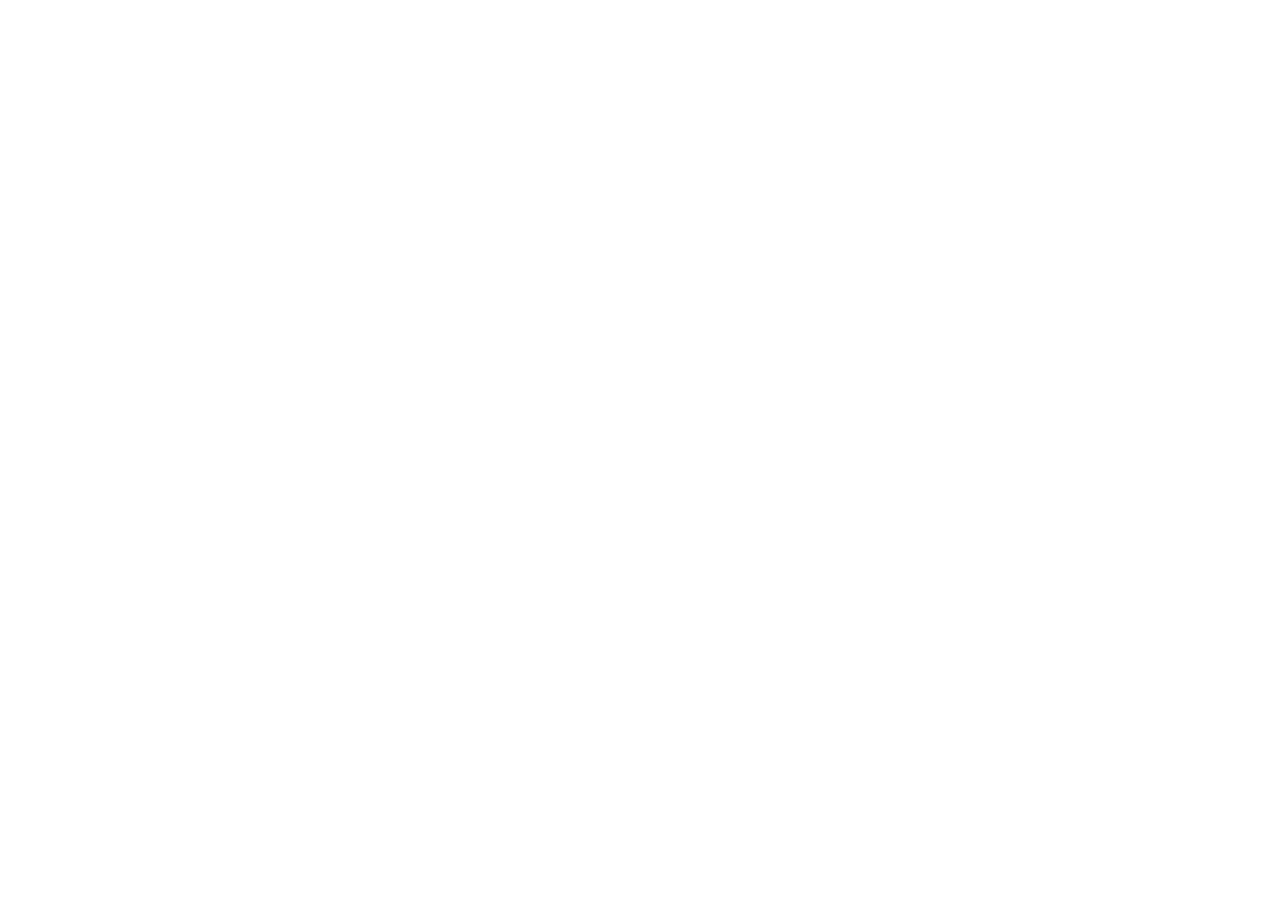
==== index.html @ 71c73521 "Update Projects page, change font from Montserrat to Inter" ====
<!DOCTYPE html>
<html lang="en">

<head>
  <meta charset="UTF-8">
  <meta name="viewport" content="width=device-width, initial-scale=1.0">
  <title>Malcolm Wood</title>
  <style id="fouc-preload-style">
    body {
      visibility: hidden !important;
      opacity: 0 !important
    }
  </style>
</head>

<body>
  <div id="top" style="color: #000;">.</div>
  <div id="universal-navbar" style="z-index: 1000;"></div>

  <main>
    <div id="background-circles"></div>

    <div class="hero" id="hero">
      <div class="hero-title">Hi, I'm Malcolm.</div>
      <div class="hero-subtitle">
        Welcome to my personal project.
      </div>

      <div class="hero-button-container">
        <button class="hero-button" onclick="window.location.href='/projects'">Check out my <br>projects</button>
        <div class="hero-button-divider"></div>
        <button class="hero-button" onclick="window.location.href='/projects/malcolmwood.me'">Learn about how I'm <br>designing this
          site</button>
      </div>
    </div>

    <div class="content">
      <div class="intro">
        <h1 style="padding-top: 50px;">Fancy seeing you here!</h1>
        <div class="text" style="text-align: center;">Still trying to figure out what to put here. In the meantime,
          check out my <a class="blue-link" href="/projects">projects</a>!</div>
      </div>
      <h2>And now, a random image, because I have nothing else to put here and a page this short looks ugly</h2>
      <img width="100%" height="350vw" alt="Gaztelugatxe, Bermeo, Basque Country, Spain"
        src="/assets/images/gaztelugache.jpg">
      <div class="text caption"> <a
          target="_blank" href="https://commons.wikimedia.org/wiki/File:Gaztelugache,_Bermeo,_Pa%C3%ADs_Vasco,_Espa%C3%B1a,_2019-08-13,_DD_14.jpg">Diego
          Delso</a>, <a target="_blank" href="https://creativecommons.org/licenses/by-sa/4.0">CC BY-SA 4.0</a>, via Wikimedia Commons
      </div>
    </div>
  </main>

  <div id="universal-footer"></div>
</body>

<script src="/assets/scripts/bouncy-circles.js"></script>
<script src="/assets/script.js"></script>

</html>
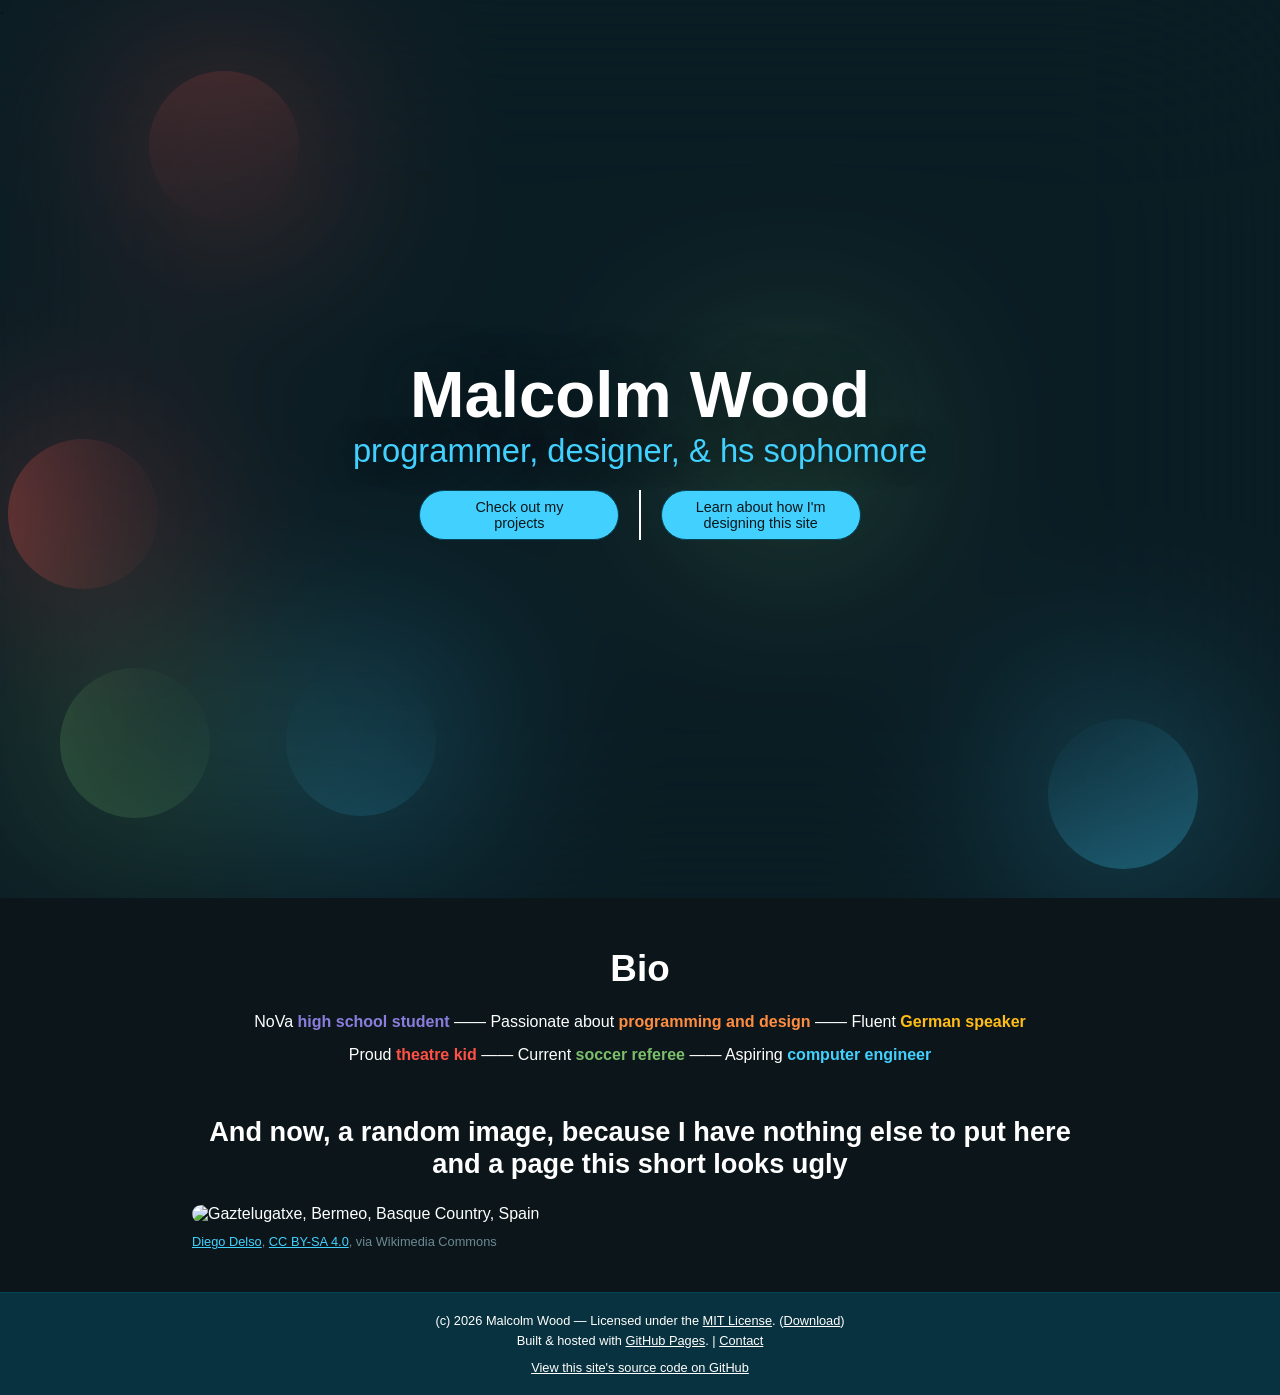
==== commit 84349720: "Minor cosmetic & syntactical tweaks" ====
--- a/index.html
+++ b/index.html
@@ -21,9 +21,9 @@
     <div id="background-circles"></div>
 
     <div class="hero" id="hero">
-      <div class="hero-title">Hi, I'm Malcolm.</div>
+      <div class="hero-title">Malcolm Wood</div>
       <div class="hero-subtitle">
-        Welcome to my personal project.
+        programmer, designer, & hs sophomore
       </div>
 
       <div class="hero-button-container">
@@ -36,9 +36,9 @@
 
     <div class="content">
       <div class="intro">
-        <h1 style="padding-top: 50px;">Fancy seeing you here!</h1>
-        <div class="text" style="text-align: center;">Still trying to figure out what to put here. In the meantime,
-          check out my <a class="blue-link" href="/projects">projects</a>!</div>
+        <h1 style="padding-top: 50px;">Bio</h1>
+        <div class="text centered">NoVa <span class="indigo bold">high school student</span> —— Passionate about <span class="orange bold">programming and design</span> —— Fluent <span class="gold bold">German speaker</span></div>
+        <div class="text centered">Proud <span class="red bold">theatre kid</span> —— Current <span class="sage bold">soccer referee</span> —— Aspiring <span class="bright bold">computer engineer</span></div>
       </div>
       <h2>And now, a random image, because I have nothing else to put here and a page this short looks ugly</h2>
       <img width="100%" height="350vw" alt="Gaztelugatxe, Bermeo, Basque Country, Spain"
@@ -54,6 +54,6 @@
 </body>
 
 <script src="/assets/scripts/bouncy-circles.js"></script>
-<script src="/assets/script.js"></script>
+<script src="/assets/scripts/script.js"></script>
 
 </html>
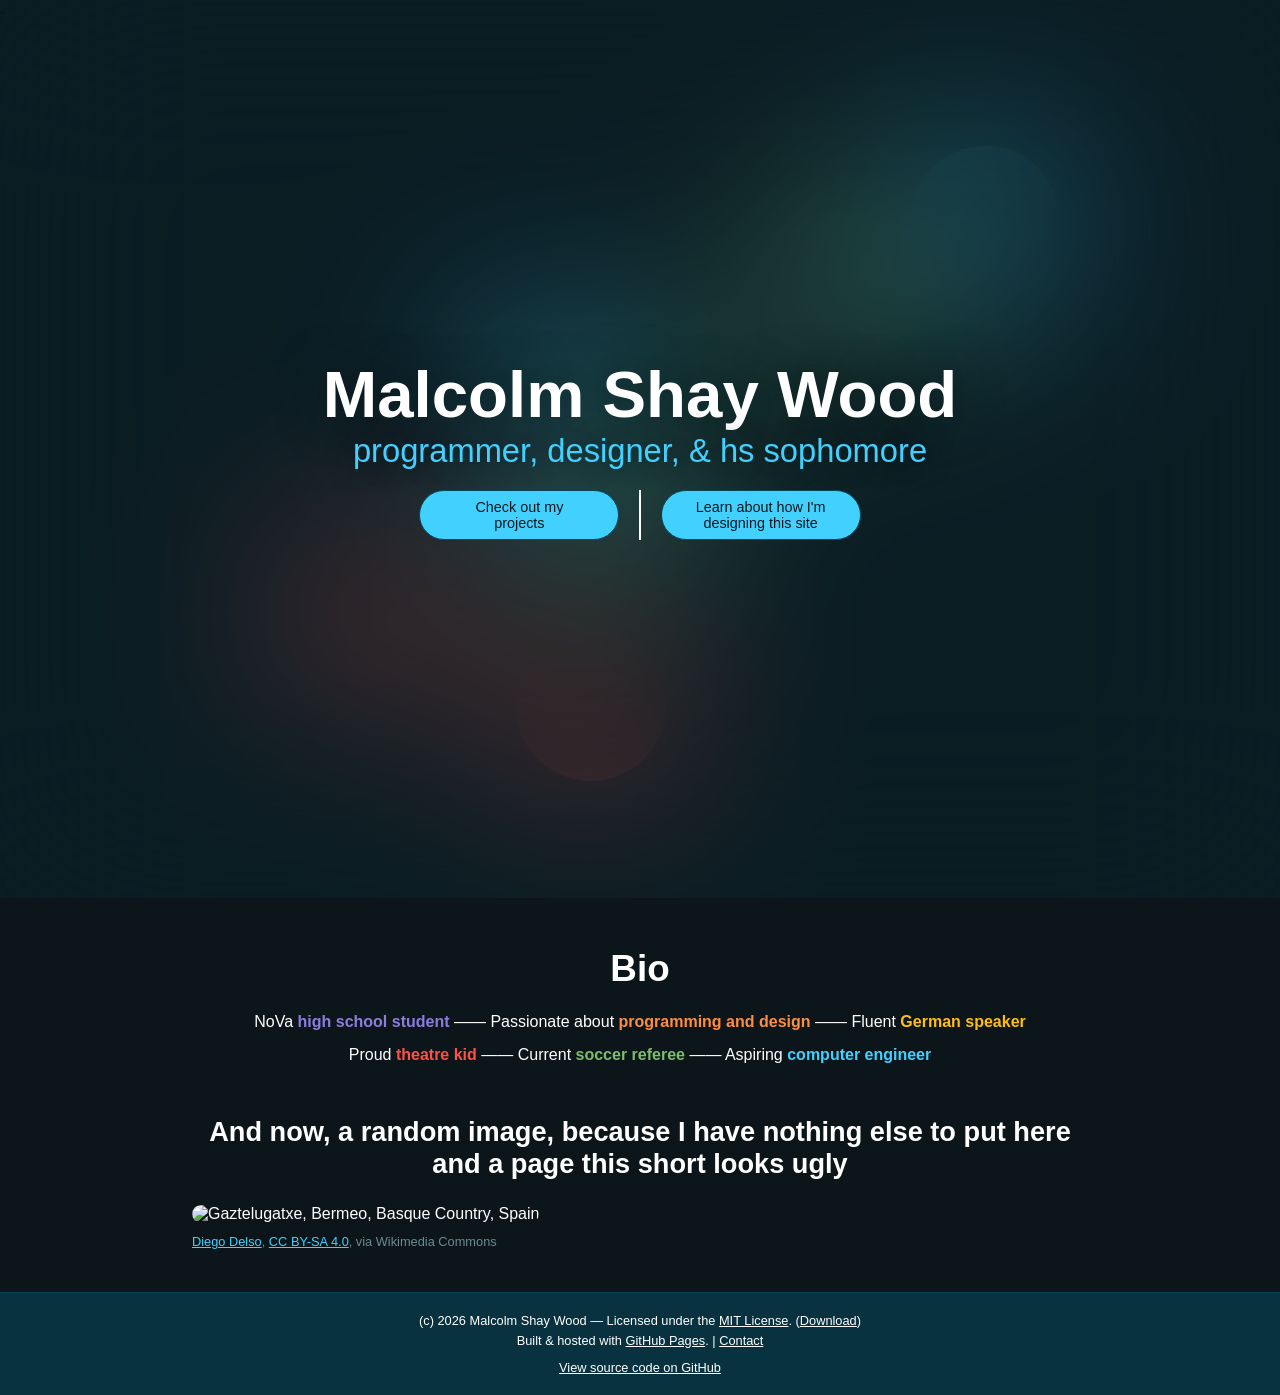
==== commit 570cf152: "Updates + improvements, sitemap Action test" ====
--- a/index.html
+++ b/index.html
@@ -4,7 +4,7 @@
 <head>
   <meta charset="UTF-8">
   <meta name="viewport" content="width=device-width, initial-scale=1.0">
-  <title>Malcolm Wood</title>
+  <title>Malcolm Shay Wood</title>
   <style id="fouc-preload-style">
     body {
       visibility: hidden !important;
@@ -21,7 +21,7 @@
     <div id="background-circles"></div>
 
     <div class="hero" id="hero">
-      <div class="hero-title">Malcolm Wood</div>
+      <div class="hero-title">Malcolm Shay Wood</div>
       <div class="hero-subtitle">
         programmer, designer, & hs sophomore
       </div>
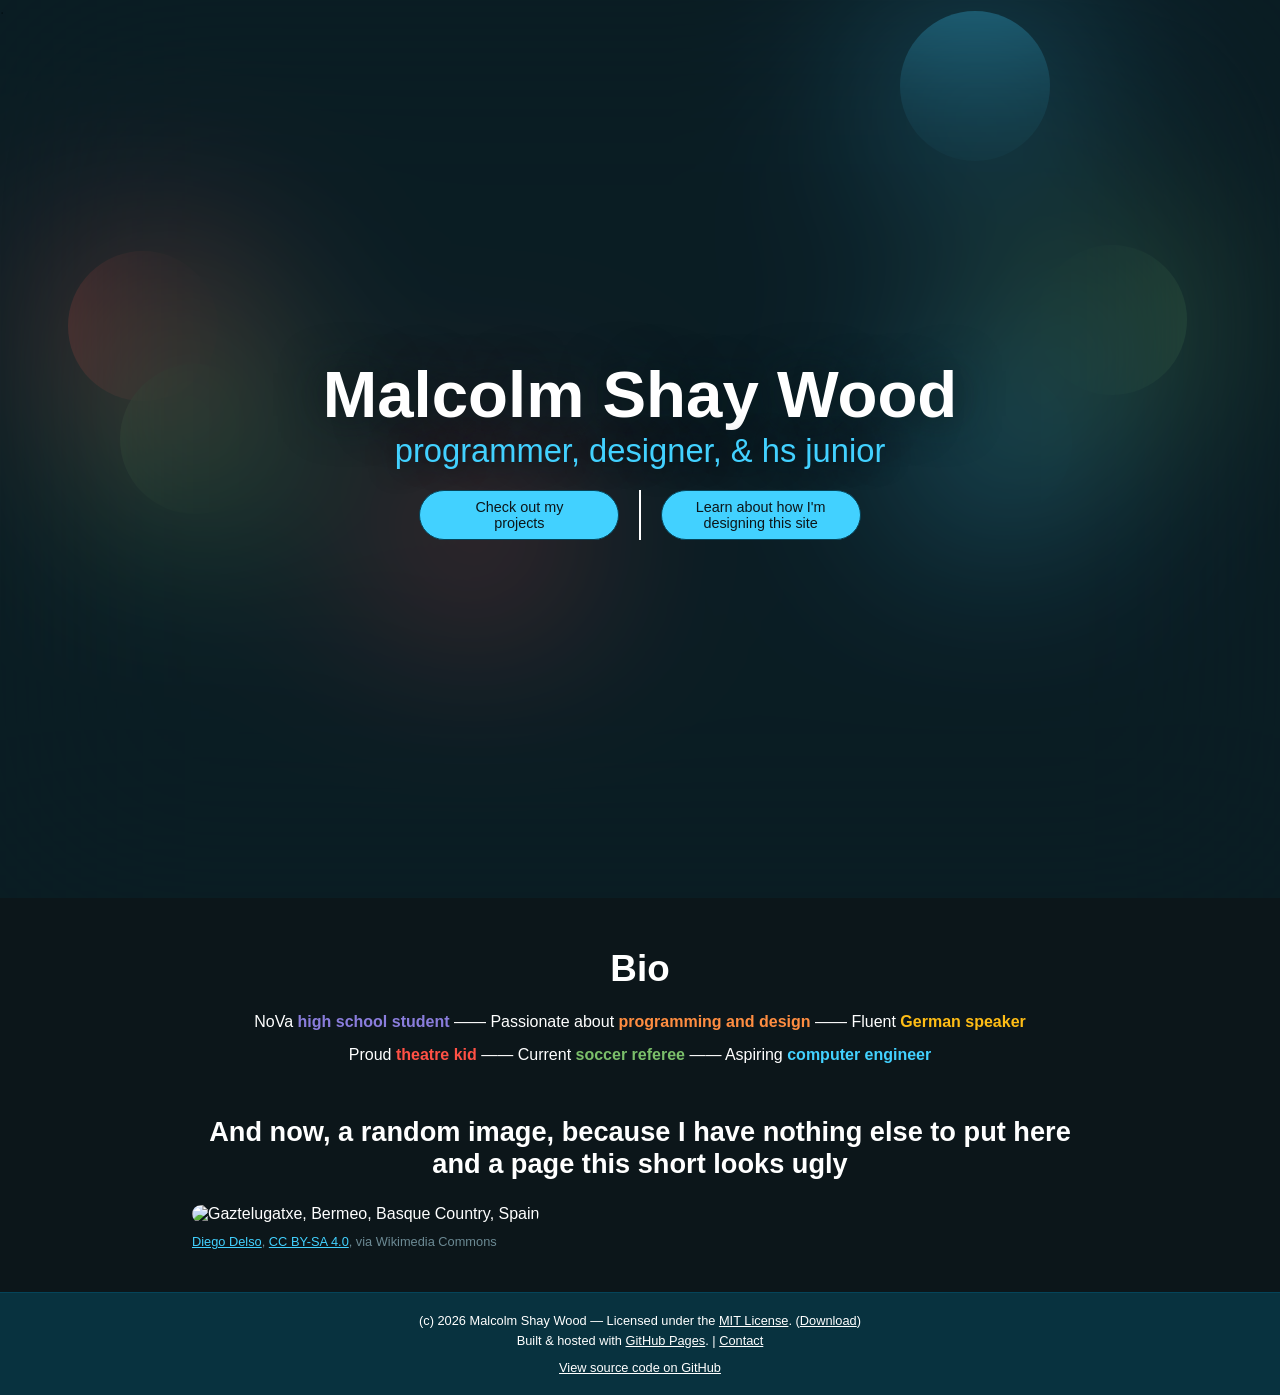
==== commit 5429b3e2: "Link to upcoming webapp!" ====
--- a/index.html
+++ b/index.html
@@ -23,7 +23,7 @@
     <div class="hero" id="hero">
       <div class="hero-title">Malcolm Shay Wood</div>
       <div class="hero-subtitle">
-        programmer, designer, & hs sophomore
+        programmer, designer, & hs junior
       </div>
 
       <div class="hero-button-container">
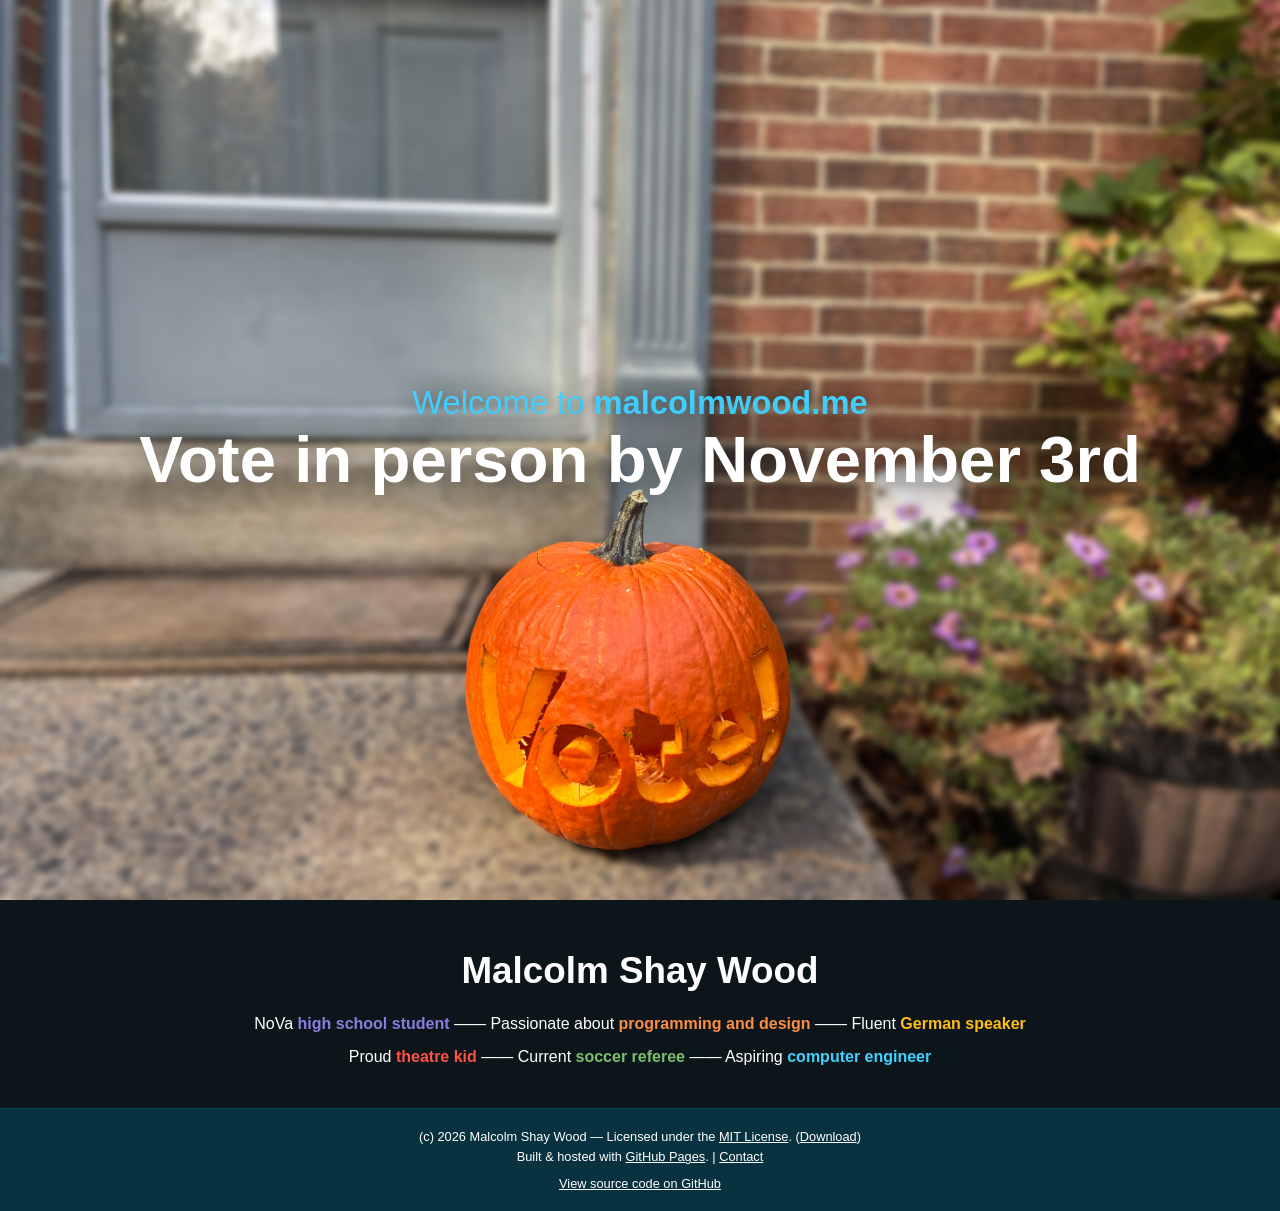
==== commit 3f592aad: "vote!" ====
--- a/index.html
+++ b/index.html
@@ -2,58 +2,44 @@
 <html lang="en">
 
 <head>
-  <meta charset="UTF-8">
-  <meta name="viewport" content="width=device-width, initial-scale=1.0">
-  <title>Malcolm Shay Wood</title>
-  <style id="fouc-preload-style">
-    body {
-      visibility: hidden !important;
-      opacity: 0 !important
-    }
-  </style>
+    <meta charset="UTF-8">
+    <meta name="viewport" content="width=device-width, initial-scale=1.0">
+    <title><!--Page title here--></title>
+    <style id="fouc-preload-style">
+        body {
+            visibility: hidden !important;
+            opacity: 0 !important
+        }
+    </style>
 </head>
 
 <body>
-  <div id="top" style="color: #000;">.</div>
-  <div id="universal-navbar" style="z-index: 1000;"></div>
 
-  <main>
-    <div id="background-circles"></div>
+    <div id="universal-navbar" style="z-index: 1000;"></div>
 
-    <div class="hero" id="hero">
-      <div class="hero-title">Malcolm Shay Wood</div>
-      <div class="hero-subtitle">
-        programmer, designer, & hs junior
-      </div>
+    <main>
+        <div class="hero"
+            style="background-image: url('/assets/images/vote-pumpkin.jpg'); background-size: cover; background-position: bottom;">
+            <div class="hero-subtitle">Welcome to <b>malcolmwood.me</b></div>
+            <div class="hero-title">Vote in person by November 3rd</div>
+        </div>
+        <div class="content">
+            <div class="intro">
+                <h1 style="padding-top: 50px;">Malcolm Shay Wood</h1>
+                <div class="text centered">NoVa <span class="indigo bold">high school student</span> —— Passionate about
+                    <span class="orange bold">programming and design</span> —— Fluent <span class="gold bold">German
+                        speaker</span></div>
+                <div class="text centered">Proud <span class="red bold">theatre kid</span> —— Current <span
+                        class="sage bold">soccer referee</span> —— Aspiring <span class="bright bold">computer
+                        engineer</span></div>
+            </div>
+        </div>
+    </main>
 
-      <div class="hero-button-container">
-        <button class="hero-button" onclick="window.location.href='/projects'">Check out my <br>projects</button>
-        <div class="hero-button-divider"></div>
-        <button class="hero-button" onclick="window.location.href='/projects/malcolmwood.me'">Learn about how I'm <br>designing this
-          site</button>
-      </div>
-    </div>
+    <div id="universal-footer"></div>
 
-    <div class="content">
-      <div class="intro">
-        <h1 style="padding-top: 50px;">Bio</h1>
-        <div class="text centered">NoVa <span class="indigo bold">high school student</span> —— Passionate about <span class="orange bold">programming and design</span> —— Fluent <span class="gold bold">German speaker</span></div>
-        <div class="text centered">Proud <span class="red bold">theatre kid</span> —— Current <span class="sage bold">soccer referee</span> —— Aspiring <span class="bright bold">computer engineer</span></div>
-      </div>
-      <h2>And now, a random image, because I have nothing else to put here and a page this short looks ugly</h2>
-      <img width="100%" height="350vw" alt="Gaztelugatxe, Bermeo, Basque Country, Spain"
-        src="/assets/images/gaztelugache.jpg">
-      <div class="text caption"> <a
-          target="_blank" href="https://commons.wikimedia.org/wiki/File:Gaztelugache,_Bermeo,_Pa%C3%ADs_Vasco,_Espa%C3%B1a,_2019-08-13,_DD_14.jpg">Diego
-          Delso</a>, <a target="_blank" href="https://creativecommons.org/licenses/by-sa/4.0">CC BY-SA 4.0</a>, via Wikimedia Commons
-      </div>
-    </div>
-  </main>
-
-  <div id="universal-footer"></div>
 </body>
 
-<script src="/assets/scripts/bouncy-circles.js"></script>
 <script src="/assets/scripts/script.js"></script>
 
 </html>
